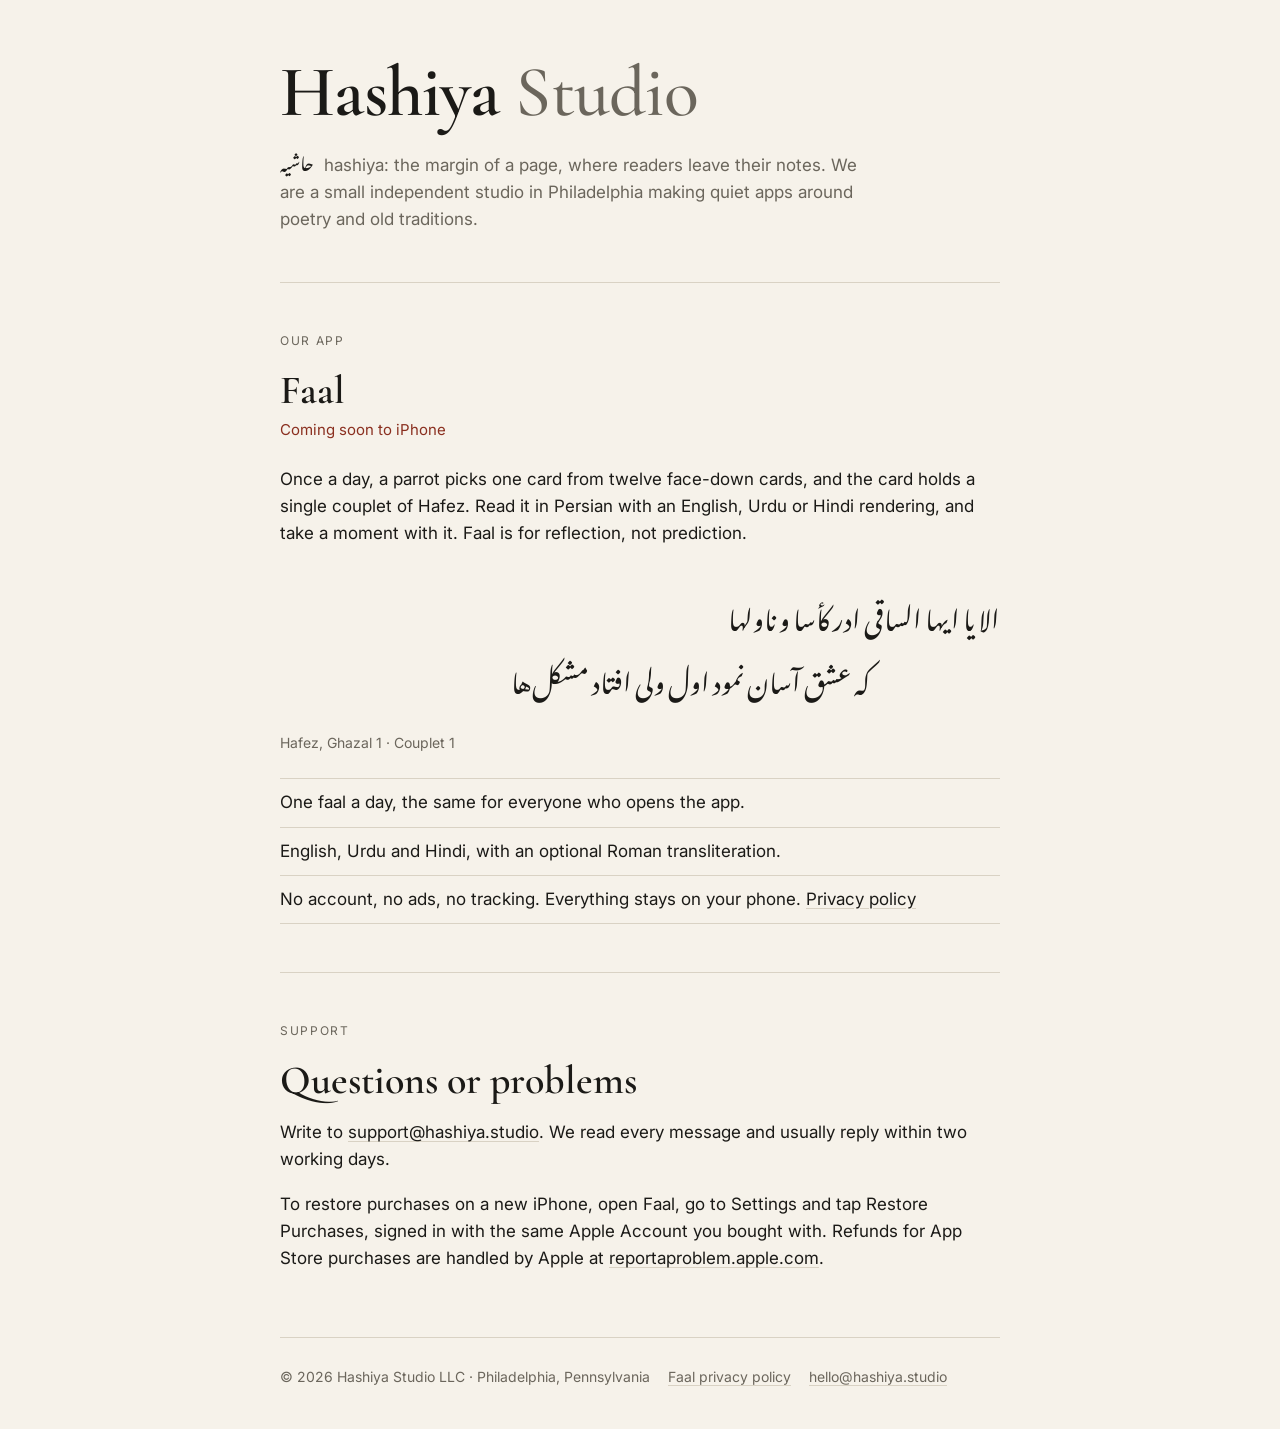
==== index.html @ a7f86d8d "Add studio page and Faal privacy policy Co-Authored-By: Claude Opus 5.5 <noreply@anthropic.com> Clau" ====
<!doctype html>
<html lang="en">
<head>
<meta charset="utf-8">
<meta name="viewport" content="width=device-width, initial-scale=1">
<title>Hashiya Studio</title>
<meta name="description" content="Hashiya Studio is a small independent studio in Philadelphia. We make Faal, a daily couplet of Hafez for iPhone.">
<link rel="preconnect" href="https://fonts.googleapis.com">
<link rel="preconnect" href="https://fonts.gstatic.com" crossorigin>
<link href="https://fonts.googleapis.com/css2?family=Cormorant+Garamond:ital,wght@0,500;0,600;1,500&family=Inter:wght@400;500&family=Noto+Nastaliq+Urdu:wght@400&display=swap" rel="stylesheet">
<style>
  :root {
    --paper: #f6f2ea;
    --ink: #1b1a17;
    --muted: #6b665c;
    --rule: #d9d2c4;
    --accent: #8a2f1f;
  }
  @media (prefers-color-scheme: dark) {
    :root {
      --paper: #141311;
      --ink: #ece6da;
      --muted: #a39d91;
      --rule: #34312b;
      --accent: #d98a6c;
    }
  }
  * { box-sizing: border-box; }
  html { -webkit-text-size-adjust: 100%; }
  body {
    margin: 0;
    background: var(--paper);
    color: var(--ink);
    font: 400 17px/1.6 Inter, system-ui, -apple-system, sans-serif;
  }
  a { color: inherit; text-decoration-color: var(--rule); text-underline-offset: 3px; }
  a:hover { text-decoration-color: var(--accent); }
  .page {
    max-width: 760px;
    margin: 0 auto;
    padding: 56px 20px 40px;
    display: grid;
    grid-template-columns: 1fr;
    gap: 0;
  }
  header { padding-bottom: 48px; border-bottom: 1px solid var(--rule); }
  .mark {
    font-family: "Cormorant Garamond", Georgia, serif;
    font-weight: 600;
    font-size: clamp(44px, 9vw, 72px);
    line-height: 1;
    letter-spacing: -0.01em;
    margin: 0;
  }
  .mark span { color: var(--muted); font-weight: 500; }
  .gloss {
    margin: 18px 0 0;
    color: var(--muted);
    max-width: 34em;
  }
  .gloss .fa { font-family: "Noto Nastaliq Urdu", serif; font-size: 1.05em; color: var(--ink); }
  section { padding: 48px 0; border-bottom: 1px solid var(--rule); }
  .label {
    font-size: 12px;
    letter-spacing: 0.14em;
    text-transform: uppercase;
    color: var(--muted);
    margin: 0 0 18px;
  }
  h2 {
    font-family: "Cormorant Garamond", Georgia, serif;
    font-weight: 600;
    font-size: 40px;
    line-height: 1.1;
    margin: 0 0 6px;
  }
  .soon { color: var(--accent); font-size: 15px; margin: 0 0 24px; }
  .couplet {
    direction: rtl;
    font-family: "Noto Nastaliq Urdu", serif;
    font-size: clamp(17px, 4.4vw, 26px);
    line-height: 2.4;
    margin: 28px 0;
    padding: 8px 0 8px 0;
  }
  .couplet p { margin: 0; }
  .couplet p { white-space: nowrap; }
  .couplet p:nth-child(2) { padding-right: 10%; }
  @media (min-width: 560px) { .couplet p:nth-child(2) { padding-right: 18%; } }
  .couplet-ref { color: var(--muted); font-size: 14px; margin-top: -12px; }
  ul.facts { list-style: none; padding: 0; margin: 24px 0 0; }
  ul.facts li { padding: 10px 0; border-top: 1px solid var(--rule); }
  ul.facts li:last-child { border-bottom: 1px solid var(--rule); }
  footer {
    padding-top: 28px;
    color: var(--muted);
    font-size: 14px;
    display: flex;
    flex-wrap: wrap;
    gap: 6px 18px;
  }
</style>
</head>
<body>
<div class="page">

  <header>
    <h1 class="mark">Hashiya <span>Studio</span></h1>
    <p class="gloss">
      <span class="fa">حاشیہ</span>&nbsp; hashiya: the margin of a page, where readers leave their notes.
      We are a small independent studio in Philadelphia making quiet apps around poetry and old traditions.
    </p>
  </header>

  <section id="faal" aria-labelledby="faal-title">
    <p class="label">Our app</p>
    <h2 id="faal-title">Faal</h2>
    <p class="soon">Coming soon to iPhone</p>
    <p>
      Once a day, a parrot picks one card from twelve face-down cards, and the card holds a single couplet of Hafez.
      Read it in Persian with an English, Urdu or Hindi rendering, and take a moment with it.
      Faal is for reflection, not prediction.
    </p>
    <div class="couplet" lang="fa">
      <p>الا یا ایها الساقی ادر کأسا و ناولها</p>
      <p>که عشق آسان نمود اول ولی افتاد مشکل‌ها</p>
    </div>
    <p class="couplet-ref">Hafez, Ghazal 1 · Couplet 1</p>
    <ul class="facts">
      <li>One faal a day, the same for everyone who opens the app.</li>
      <li>English, Urdu and Hindi, with an optional Roman transliteration.</li>
      <li>No account, no ads, no tracking. Everything stays on your phone. <a href="faal/privacy/">Privacy policy</a></li>
    </ul>
  </section>

  <section id="support" aria-labelledby="support-title">
    <p class="label">Support</p>
    <h2 id="support-title">Questions or problems</h2>
    <p>
      Write to <a href="mailto:support@hashiya.studio">support@hashiya.studio</a>.
      We read every message and usually reply within two working days.
    </p>
    <p>
      To restore purchases on a new iPhone, open Faal, go to Settings and tap Restore Purchases,
      signed in with the same Apple Account you bought with. Refunds for App Store purchases are handled by Apple
      at <a href="https://reportaproblem.apple.com">reportaproblem.apple.com</a>.
    </p>
  </section>

  <footer>
    <span>© 2026 Hashiya Studio LLC · Philadelphia, Pennsylvania</span>
    <a href="faal/privacy/">Faal privacy policy</a>
    <a href="mailto:hello@hashiya.studio">hello@hashiya.studio</a>
  </footer>

</div>
</body>
</html>
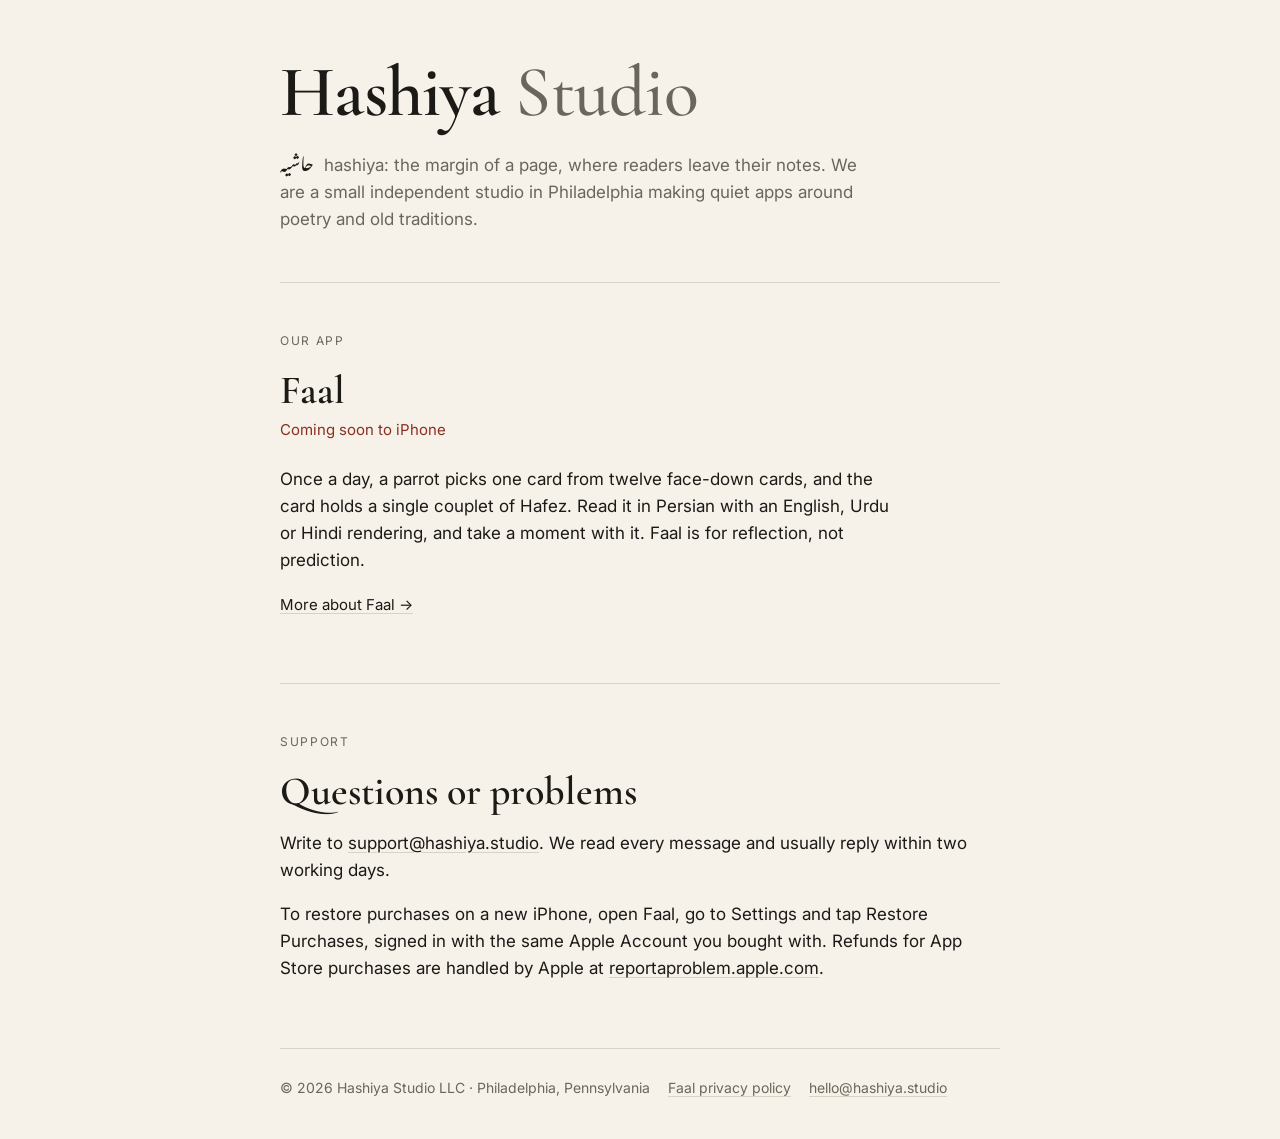
==== commit 89f38599: "Add /faal/ page and split studio home from app content The root page was a single page holding both " ====
--- a/index.html
+++ b/index.html
@@ -5,47 +5,19 @@
 <meta name="viewport" content="width=device-width, initial-scale=1">
 <title>Hashiya Studio</title>
 <meta name="description" content="Hashiya Studio is a small independent studio in Philadelphia. We make Faal, a daily couplet of Hafez for iPhone.">
+<link rel="canonical" href="https://hashiya.studio/">
+<meta property="og:type" content="website">
+<meta property="og:title" content="Hashiya Studio">
+<meta property="og:description" content="A small independent studio in Philadelphia making quiet apps around poetry and old traditions.">
+<meta property="og:url" content="https://hashiya.studio/">
 <link rel="preconnect" href="https://fonts.googleapis.com">
 <link rel="preconnect" href="https://fonts.gstatic.com" crossorigin>
 <link href="https://fonts.googleapis.com/css2?family=Cormorant+Garamond:ital,wght@0,500;0,600;1,500&family=Inter:wght@400;500&family=Noto+Nastaliq+Urdu:wght@400&display=swap" rel="stylesheet">
+<link rel="stylesheet" href="assets/site.css">
 <style>
-  :root {
-    --paper: #f6f2ea;
-    --ink: #1b1a17;
-    --muted: #6b665c;
-    --rule: #d9d2c4;
-    --accent: #8a2f1f;
-  }
-  @media (prefers-color-scheme: dark) {
-    :root {
-      --paper: #141311;
-      --ink: #ece6da;
-      --muted: #a39d91;
-      --rule: #34312b;
-      --accent: #d98a6c;
-    }
-  }
-  * { box-sizing: border-box; }
-  html { -webkit-text-size-adjust: 100%; }
-  body {
-    margin: 0;
-    background: var(--paper);
-    color: var(--ink);
-    font: 400 17px/1.6 Inter, system-ui, -apple-system, sans-serif;
-  }
-  a { color: inherit; text-decoration-color: var(--rule); text-underline-offset: 3px; }
-  a:hover { text-decoration-color: var(--accent); }
-  .page {
-    max-width: 760px;
-    margin: 0 auto;
-    padding: 56px 20px 40px;
-    display: grid;
-    grid-template-columns: 1fr;
-    gap: 0;
-  }
   header { padding-bottom: 48px; border-bottom: 1px solid var(--rule); }
   .mark {
-    font-family: "Cormorant Garamond", Georgia, serif;
+    font-family: var(--serif);
     font-weight: 600;
     font-size: clamp(44px, 9vw, 72px);
     line-height: 1;
@@ -58,47 +30,18 @@
     color: var(--muted);
     max-width: 34em;
   }
-  .gloss .fa { font-family: "Noto Nastaliq Urdu", serif; font-size: 1.05em; color: var(--ink); }
+  .gloss .fa { font-family: var(--nastaliq); font-size: 1.05em; color: var(--ink); }
   section { padding: 48px 0; border-bottom: 1px solid var(--rule); }
-  .label {
-    font-size: 12px;
-    letter-spacing: 0.14em;
-    text-transform: uppercase;
-    color: var(--muted);
-    margin: 0 0 18px;
-  }
   h2 {
-    font-family: "Cormorant Garamond", Georgia, serif;
+    font-family: var(--serif);
     font-weight: 600;
     font-size: 40px;
     line-height: 1.1;
     margin: 0 0 6px;
   }
-  .soon { color: var(--accent); font-size: 15px; margin: 0 0 24px; }
-  .couplet {
-    direction: rtl;
-    font-family: "Noto Nastaliq Urdu", serif;
-    font-size: clamp(17px, 4.4vw, 26px);
-    line-height: 2.4;
-    margin: 28px 0;
-    padding: 8px 0 8px 0;
-  }
-  .couplet p { margin: 0; }
-  .couplet p { white-space: nowrap; }
-  .couplet p:nth-child(2) { padding-right: 10%; }
-  @media (min-width: 560px) { .couplet p:nth-child(2) { padding-right: 18%; } }
-  .couplet-ref { color: var(--muted); font-size: 14px; margin-top: -12px; }
-  ul.facts { list-style: none; padding: 0; margin: 24px 0 0; }
-  ul.facts li { padding: 10px 0; border-top: 1px solid var(--rule); }
-  ul.facts li:last-child { border-bottom: 1px solid var(--rule); }
-  footer {
-    padding-top: 28px;
-    color: var(--muted);
-    font-size: 14px;
-    display: flex;
-    flex-wrap: wrap;
-    gap: 6px 18px;
-  }
+  .project { max-width: 36em; }
+  .project p { margin: 0 0 18px; }
+  .more { font-size: 15px; }
 </style>
 </head>
 <body>
@@ -116,21 +59,14 @@
     <p class="label">Our app</p>
     <h2 id="faal-title">Faal</h2>
     <p class="soon">Coming soon to iPhone</p>
-    <p>
-      Once a day, a parrot picks one card from twelve face-down cards, and the card holds a single couplet of Hafez.
-      Read it in Persian with an English, Urdu or Hindi rendering, and take a moment with it.
-      Faal is for reflection, not prediction.
-    </p>
-    <div class="couplet" lang="fa">
-      <p>الا یا ایها الساقی ادر کأسا و ناولها</p>
-      <p>که عشق آسان نمود اول ولی افتاد مشکل‌ها</p>
+    <div class="project">
+      <p>
+        Once a day, a parrot picks one card from twelve face-down cards, and the card holds a single
+        couplet of Hafez. Read it in Persian with an English, Urdu or Hindi rendering, and take a
+        moment with it. Faal is for reflection, not prediction.
+      </p>
+      <p class="more"><a href="faal/">More about Faal →</a></p>
     </div>
-    <p class="couplet-ref">Hafez, Ghazal 1 · Couplet 1</p>
-    <ul class="facts">
-      <li>One faal a day, the same for everyone who opens the app.</li>
-      <li>English, Urdu and Hindi, with an optional Roman transliteration.</li>
-      <li>No account, no ads, no tracking. Everything stays on your phone. <a href="faal/privacy/">Privacy policy</a></li>
-    </ul>
   </section>
 
   <section id="support" aria-labelledby="support-title">
@@ -147,7 +83,7 @@
     </p>
   </section>
 
-  <footer>
+  <footer class="site-footer">
     <span>© 2026 Hashiya Studio LLC · Philadelphia, Pennsylvania</span>
     <a href="faal/privacy/">Faal privacy policy</a>
     <a href="mailto:hello@hashiya.studio">hello@hashiya.studio</a>
--- a/assets/site.css
+++ b/assets/site.css
@@ -0,0 +1,126 @@
+/* Hashiya Studio — shared styles for hashiya.studio */
+
+:root {
+  --paper: #f6f2ea;
+  --ink: #1b1a17;
+  --muted: #6b665c;
+  --rule: #d9d2c4;
+  --accent: #8a2f1f;
+  --serif: "Cormorant Garamond", Georgia, serif;
+  --sans: Inter, system-ui, -apple-system, sans-serif;
+  --nastaliq: "Noto Nastaliq Urdu", serif;
+}
+
+@media (prefers-color-scheme: dark) {
+  :root {
+    --paper: #141311;
+    --ink: #ece6da;
+    --muted: #a39d91;
+    --rule: #34312b;
+    --accent: #d98a6c;
+  }
+}
+
+* { box-sizing: border-box; }
+
+html { -webkit-text-size-adjust: 100%; }
+
+body {
+  margin: 0;
+  background: var(--paper);
+  color: var(--ink);
+  font: 400 17px/1.6 var(--sans);
+}
+
+a {
+  color: inherit;
+  text-decoration-color: var(--rule);
+  text-underline-offset: 3px;
+}
+
+a:hover { text-decoration-color: var(--accent); }
+
+/* Layout -------------------------------------------------------------- */
+
+.page {
+  max-width: 760px;
+  margin: 0 auto;
+  padding: 56px 20px 40px;
+}
+
+.page--prose {
+  max-width: 680px;
+  padding-top: 48px;
+  line-height: 1.65;
+}
+
+/* Shared pieces ------------------------------------------------------- */
+
+.label {
+  font-size: 12px;
+  letter-spacing: 0.14em;
+  text-transform: uppercase;
+  color: var(--muted);
+  margin: 0 0 18px;
+}
+
+.back {
+  font-size: 14px;
+  color: var(--muted);
+}
+
+.soon {
+  color: var(--accent);
+  font-size: 15px;
+  margin: 0 0 24px;
+}
+
+.site-footer {
+  padding-top: 28px;
+  color: var(--muted);
+  font-size: 14px;
+  display: flex;
+  flex-wrap: wrap;
+  gap: 6px 18px;
+}
+
+ul.facts {
+  list-style: none;
+  padding: 0;
+  margin: 24px 0 0;
+}
+
+ul.facts li {
+  padding: 10px 0;
+  border-top: 1px solid var(--rule);
+}
+
+ul.facts li:last-child { border-bottom: 1px solid var(--rule); }
+
+/* Persian couplets ---------------------------------------------------- */
+
+.couplet {
+  direction: rtl;
+  font-family: var(--nastaliq);
+  font-size: clamp(17px, 4.4vw, 26px);
+  line-height: 2.4;
+  margin: 28px 0;
+  padding: 8px 0;
+}
+
+.couplet p {
+  margin: 0;
+  white-space: nowrap;
+}
+
+.couplet p:nth-child(2) { padding-right: 10%; }
+
+@media (min-width: 560px) {
+  .couplet p:nth-child(2) { padding-right: 18%; }
+}
+
+.couplet-ref {
+  color: var(--muted);
+  font-size: 14px;
+  margin-top: -12px;
+}
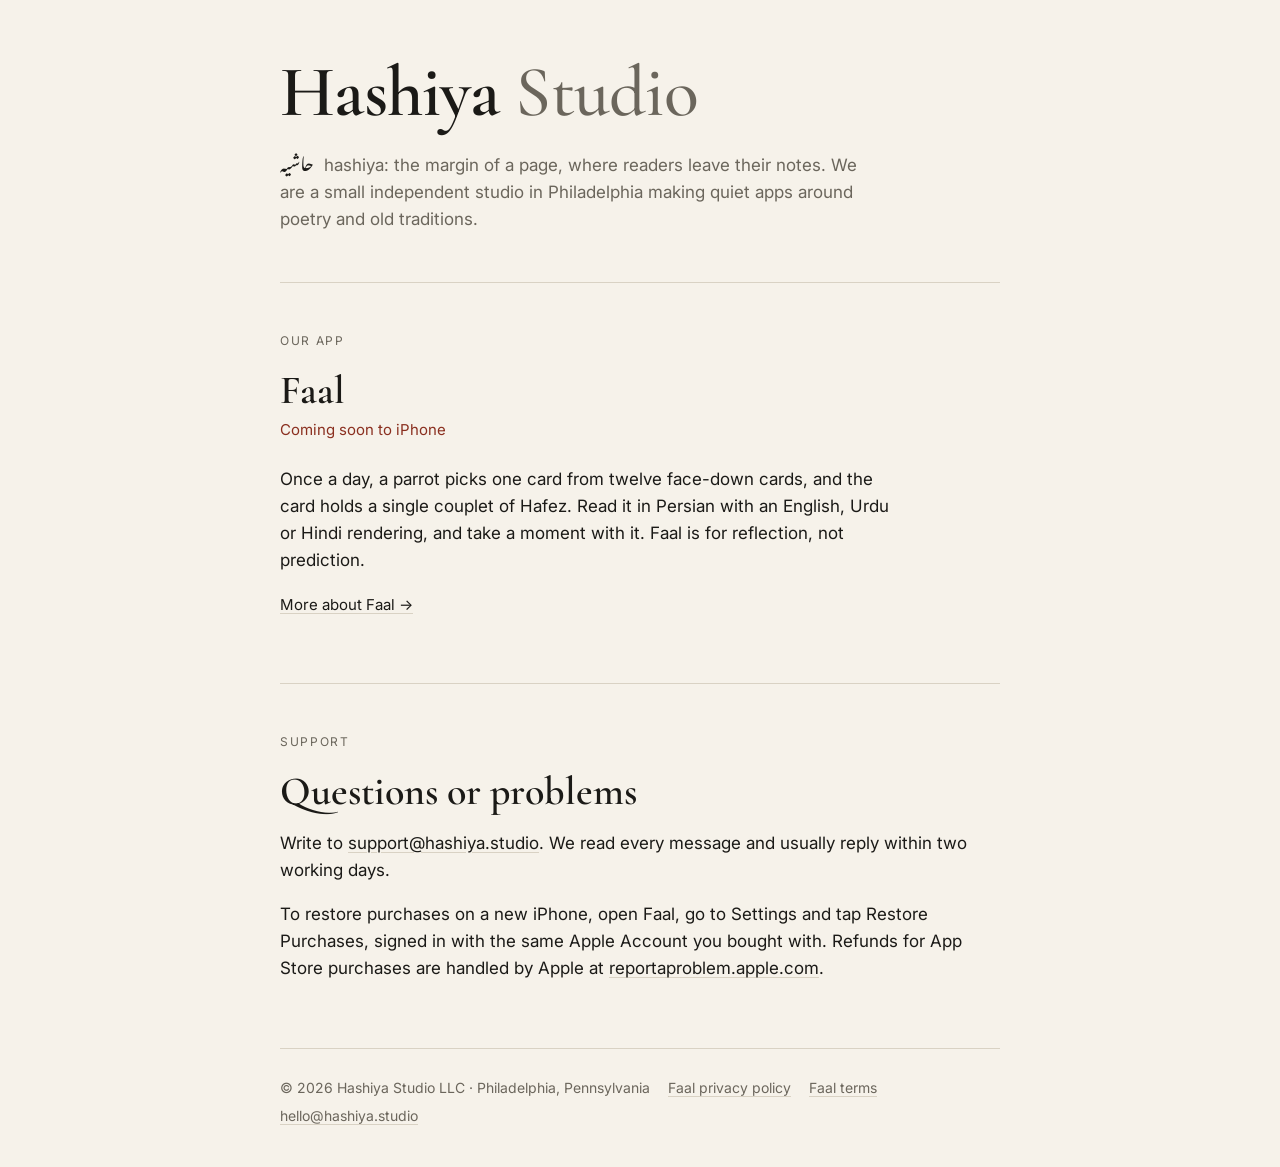
==== commit acb21a4e: "Add Faal terms page and link it The app's About screen gained a Terms section, so the site needs the" ====
--- a/index.html
+++ b/index.html
@@ -86,6 +86,7 @@
   <footer class="site-footer">
     <span>© 2026 Hashiya Studio LLC · Philadelphia, Pennsylvania</span>
     <a href="faal/privacy/">Faal privacy policy</a>
+    <a href="faal/terms/">Faal terms</a>
     <a href="mailto:hello@hashiya.studio">hello@hashiya.studio</a>
   </footer>
 
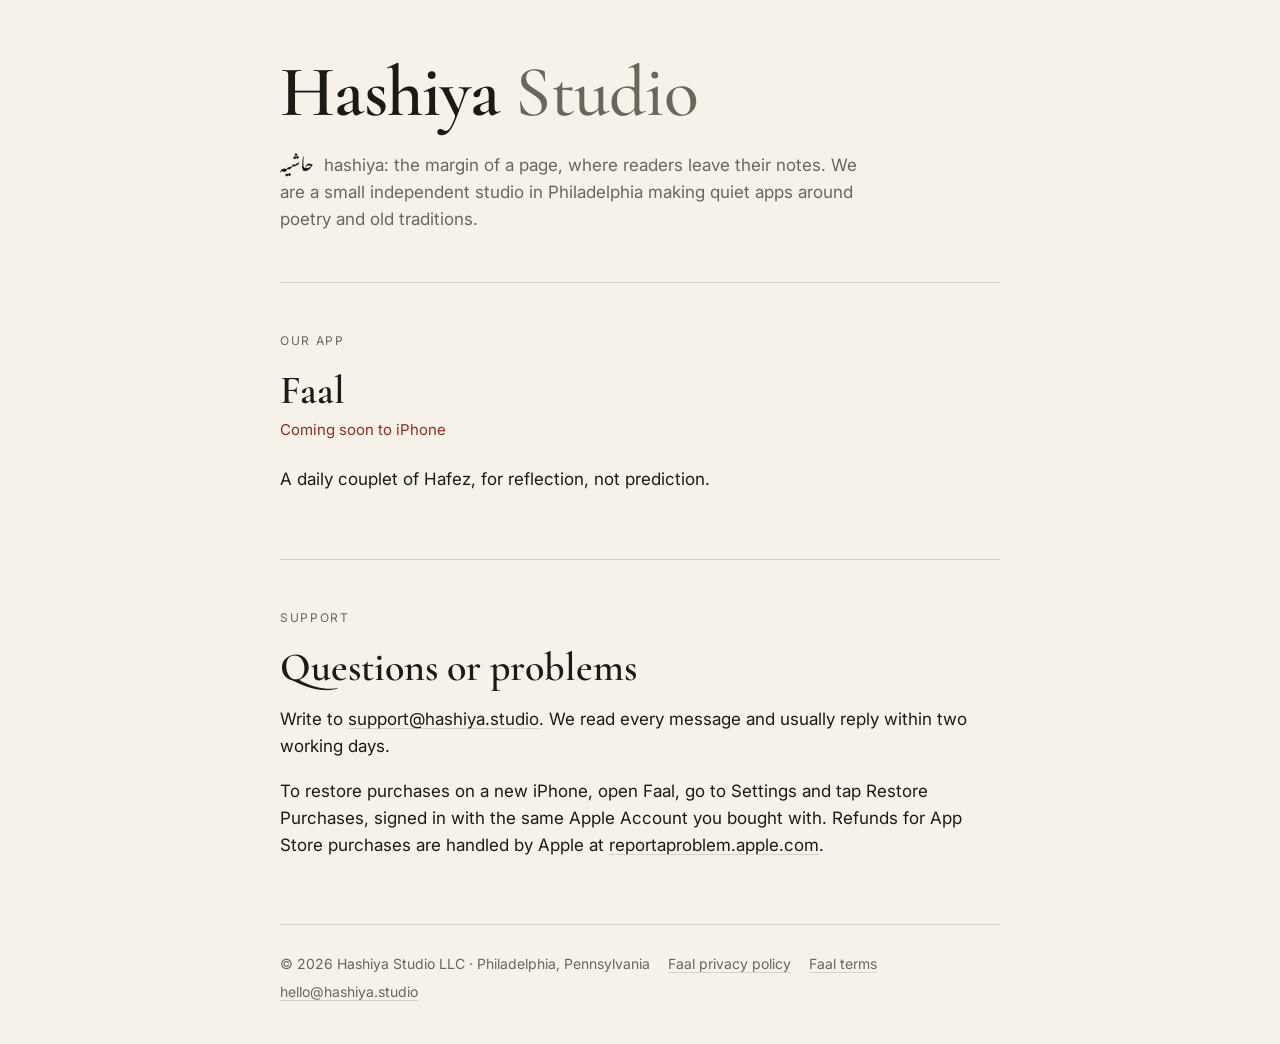
==== commit aba5e1e9: "Trim Faal to a coming-soon line until launch The /faal/ page and the home page entry no longer descr" ====
--- a/index.html
+++ b/index.html
@@ -60,12 +60,7 @@
     <h2 id="faal-title">Faal</h2>
     <p class="soon">Coming soon to iPhone</p>
     <div class="project">
-      <p>
-        Once a day, a parrot picks one card from twelve face-down cards, and the card holds a single
-        couplet of Hafez. Read it in Persian with an English, Urdu or Hindi rendering, and take a
-        moment with it. Faal is for reflection, not prediction.
-      </p>
-      <p class="more"><a href="faal/">More about Faal →</a></p>
+      <p>A daily couplet of Hafez, for reflection, not prediction.</p>
     </div>
   </section>
 
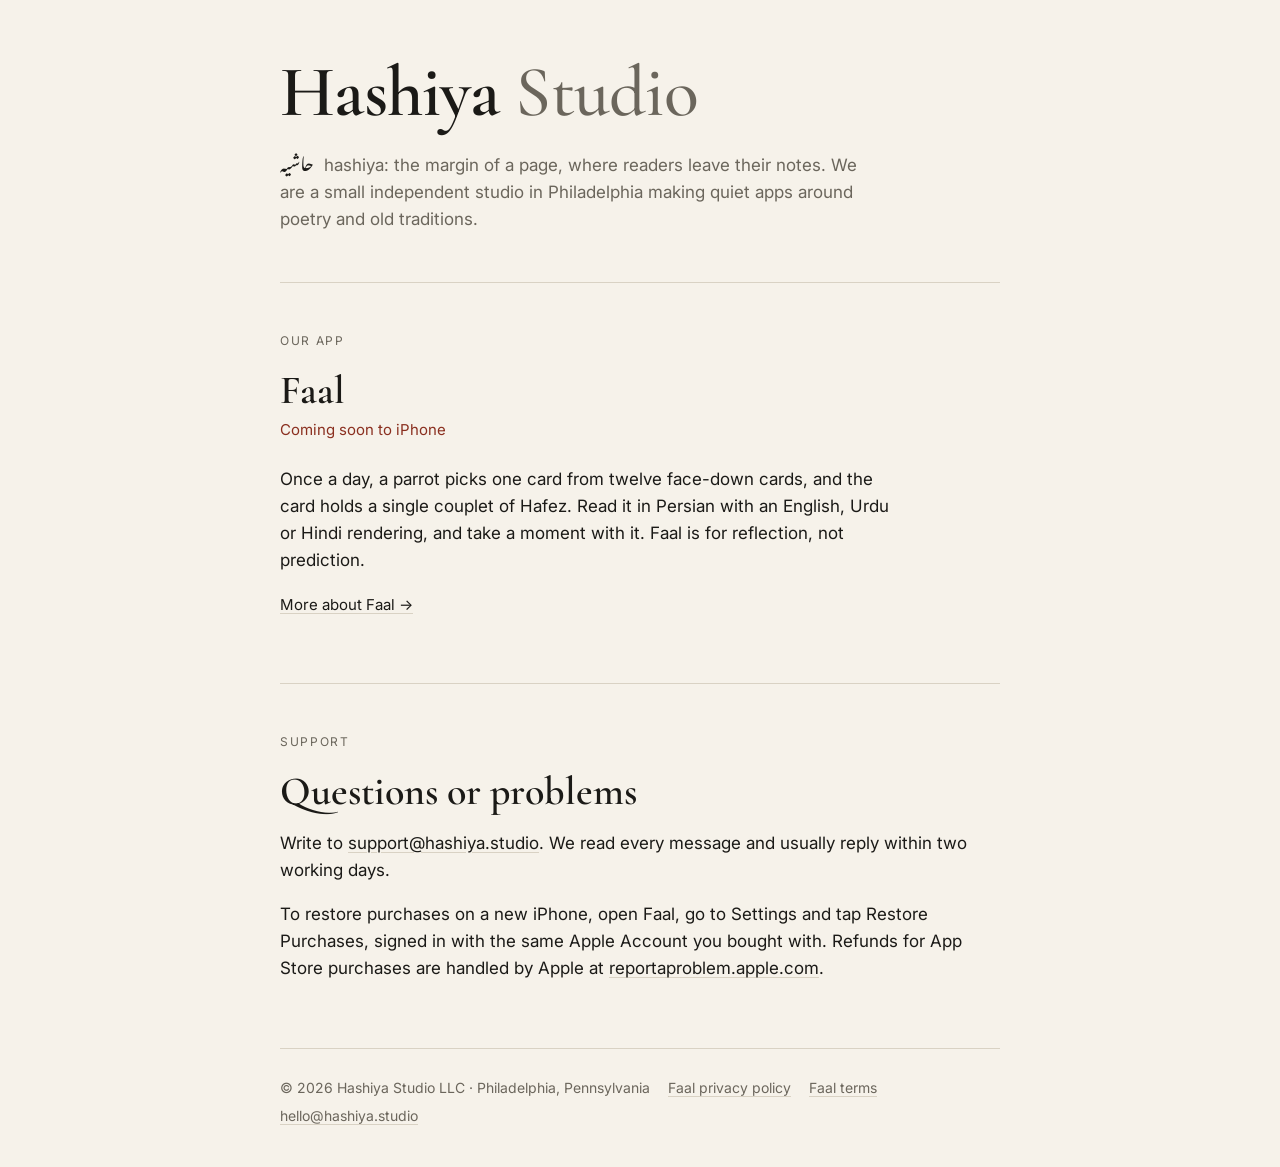
==== commit 075bb3c8: "Revert "Trim Faal to a coming-soon line until launch" This reverts commit aba5e1e9de629fadc58b807307" ====
--- a/index.html
+++ b/index.html
@@ -60,7 +60,12 @@
     <h2 id="faal-title">Faal</h2>
     <p class="soon">Coming soon to iPhone</p>
     <div class="project">
-      <p>A daily couplet of Hafez, for reflection, not prediction.</p>
+      <p>
+        Once a day, a parrot picks one card from twelve face-down cards, and the card holds a single
+        couplet of Hafez. Read it in Persian with an English, Urdu or Hindi rendering, and take a
+        moment with it. Faal is for reflection, not prediction.
+      </p>
+      <p class="more"><a href="faal/">More about Faal →</a></p>
     </div>
   </section>
 
